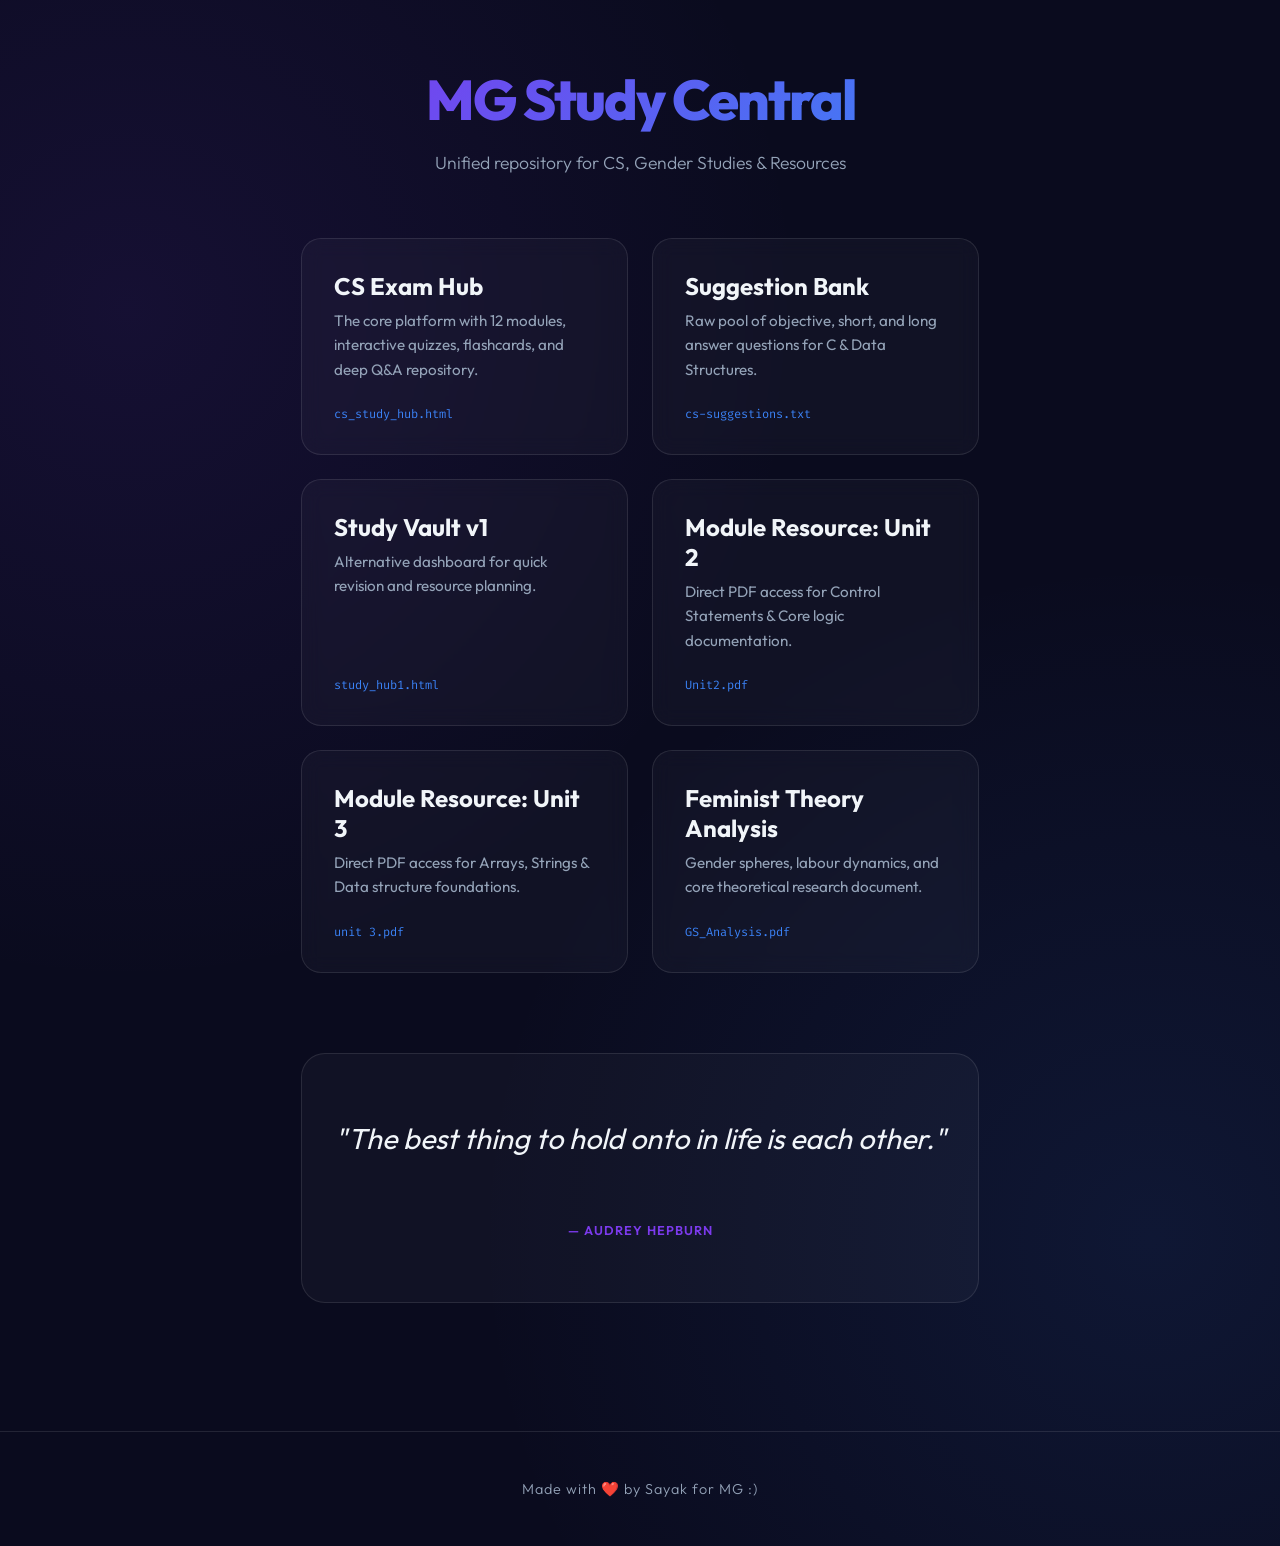
==== index.html @ 9db44002 "Add main portal index page" ====
<!DOCTYPE html>
<html lang="en">

<head>
    <meta charset="UTF-8">
    <meta name="viewport" content="width=device-width, initial-scale=1.0">
    <title>MG Study Portal | Sayak</title>
    <!-- Modern Typography -->
    <link
        href="https://fonts.googleapis.com/css2?family=Outfit:wght@300;400;600;800&family=Fira+Code:wght@400;500&display=swap"
        rel="stylesheet">
    <style>
        :root {
            --bg: #0a0b1e;
            --violet: #7c3aed;
            --blue: #3b82f6;
            --glass: rgba(255, 255, 255, 0.03);
            --glass-border: rgba(255, 255, 255, 0.1);
            --text: #f1f5f9;
            --text-dim: #94a3b8;
            --accent-gradient: linear-gradient(135deg, #7c3aed, #3b82f6);
        }

        * {
            margin: 0;
            padding: 0;
            box-sizing: border-box;
        }

        body {
            font-family: 'Outfit', sans-serif;
            background-color: var(--bg);
            background-image:
                radial-gradient(circle at 10% 20%, rgba(124, 58, 237, 0.1) 0%, transparent 40%),
                radial-gradient(circle at 90% 80%, rgba(59, 130, 246, 0.1) 0%, transparent 40%);
            color: var(--text);
            min-height: 100vh;
            display: flex;
            flex-direction: column;
            overflow-x: hidden;
        }

        .container {
            max-width: 1000px;
            margin: 0 auto;
            padding: 4rem 2rem;
            flex-grow: 1;
        }

        header {
            text-align: center;
            margin-bottom: 4rem;
        }

        h1 {
            font-size: 3.5rem;
            font-weight: 800;
            background: var(--accent-gradient);
            -webkit-background-clip: text;
            -webkit-text-fill-color: transparent;
            margin-bottom: 1rem;
            letter-spacing: -2px;
        }

        .subtitle {
            font-size: 1.1rem;
            color: var(--text-dim);
            font-weight: 300;
        }

        /* Portal Grid */
        .portal-grid {
            display: grid;
            grid-template-columns: repeat(auto-fit, minmax(300px, 1fr));
            gap: 1.5rem;
            margin-bottom: 5rem;
        }

        .card {
            background: var(--glass);
            border: 1px solid var(--glass-border);
            border-radius: 20px;
            padding: 2rem;
            text-decoration: none;
            color: inherit;
            transition: all 0.4s cubic-bezier(0.175, 0.885, 0.32, 1.275);
            backdrop-filter: blur(10px);
            display: flex;
            flex-direction: column;
            justify-content: space-between;
            position: relative;
            overflow: hidden;
        }

        .card:hover {
            transform: translateY(-8px);
            border-color: var(--violet);
            background: rgba(255, 255, 255, 0.05);
            box-shadow: 0 10px 30px rgba(124, 58, 237, 0.15);
        }

        .card h3 {
            font-size: 1.5rem;
            margin-bottom: 0.5rem;
            color: var(--text);
        }

        .card p {
            font-size: 0.95rem;
            color: var(--text-dim);
            line-height: 1.6;
        }

        .card .file-tag {
            font-family: 'Fira Code', monospace;
            font-size: 0.75rem;
            color: var(--blue);
            margin-top: 1.5rem;
            display: block;
        }

        .card::after {
            content: '→';
            position: absolute;
            right: 2rem;
            bottom: 2rem;
            font-size: 1.5rem;
            color: var(--violet);
            opacity: 0;
            transform: translateX(-10px);
            transition: all 0.3s;
        }

        .card:hover::after {
            opacity: 1;
            transform: translateX(0);
        }

        /* Quotes Section */
        .quotes-slider {
            background: var(--glass);
            border: 1px solid var(--glass-border);
            border-radius: 24px;
            padding: 4rem 2rem;
            text-align: center;
            max-width: 800px;
            margin: 0 auto 4rem;
            position: relative;
        }

        #quote-text {
            font-size: 1.8rem;
            font-weight: 400;
            font-style: italic;
            margin-bottom: 1.5rem;
            line-height: 1.4;
            min-height: 80px;
            opacity: 0;
            transition: opacity 0.6s ease-in-out;
        }

        #quote-author {
            color: var(--violet);
            font-weight: 600;
            letter-spacing: 1px;
            text-transform: uppercase;
            font-size: 0.8rem;
        }

        /* Footer */
        footer {
            text-align: center;
            padding: 3rem;
            border-top: 1px solid var(--glass-border);
        }

        .love-line {
            font-size: 0.9rem;
            color: var(--text-dim);
            letter-spacing: 1px;
            font-weight: 300;
        }

        .heart {
            color: #ff4d4d;
            display: inline-block;
            transition: transform 0.3s;
        }

        .love-line:hover .heart {
            transform: scale(1.4);
        }

        @media (max-width: 768px) {
            h1 {
                font-size: 2.5rem;
            }

            .portal-grid {
                grid-template-columns: 1fr;
            }
        }
    </style>
</head>

<body>

    <div class="container" id="main-content">
        <header>
            <h1>MG Study Central</h1>
            <p class="subtitle">Unified repository for CS, Gender Studies & Resources</p>
        </header>

        <div class="portal-grid">
            <a href="cs_study_hub.html" class="card">
                <div>
                    <h3>CS Exam Hub</h3>
                    <p>The core platform with 12 modules, interactive quizzes, flashcards, and deep Q&A repository.</p>
                </div>
                <span class="file-tag">cs_study_hub.html</span>
            </a>

            <a href="cs-suggestions.txt" class="card">
                <div>
                    <h3>Suggestion Bank</h3>
                    <p>Raw pool of objective, short, and long answer questions for C & Data Structures.</p>
                </div>
                <span class="file-tag">cs-suggestions.txt</span>
            </a>

            <a href="study_hub1.html" class="card">
                <div>
                    <h3>Study Vault v1</h3>
                    <p>Alternative dashboard for quick revision and resource planning.</p>
                </div>
                <span class="file-tag">study_hub1.html</span>
            </a>

            <a href="Unit2.pdf" target="_blank" class="card">
                <div>
                    <h3>Module Resource: Unit 2</h3>
                    <p>Direct PDF access for Control Statements & Core logic documentation.</p>
                </div>
                <span class="file-tag">Unit2.pdf</span>
            </a>

            <a href="unit 3.pdf" target="_blank" class="card">
                <div>
                    <h3>Module Resource: Unit 3</h3>
                    <p>Direct PDF access for Arrays, Strings & Data structure foundations.</p>
                </div>
                <span class="file-tag">unit 3.pdf</span>
            </a>

            <a href="Analysis of Gender Spheres, Labour, and Feminist Theory.pdf" target="_blank" class="card">
                <div>
                    <h3>Feminist Theory Analysis</h3>
                    <p>Gender spheres, labour dynamics, and core theoretical research document.</p>
                </div>
                <span class="file-tag">GS_Analysis.pdf</span>
            </a>
        </div>

        <section class="quotes-slider">
            <div id="quote-text">"The best thing to hold onto in life is each other."</div>
            <div id="quote-author">— Audrey Hepburn</div>
        </section>
    </div>

    <footer>
        <p class="love-line">Made with <span class="heart">❤️</span> by Sayak for MG :)</p>
    </footer>

    <script>
        const quotes = [
            { text: "The best thing to hold onto in life is each other.", author: "Audrey Hepburn" },
            { text: "In all the world, there is no heart for me like yours.", author: "Maya Angelou" },
            { text: "Love is not about how many days, months, or years you have been together. Love is about how much you love each other every single day.", author: "Unknown" },
            { text: "I realized I was thinking of you, and I began to wonder how long you'd been on my mind. Then it occurred to me: Since I met you.", author: "Unknown" },
            { text: "You are my heart, my life, my one and only thought.", author: "Arthur Conan Doyle" },
            { text: "Whatever our souls are made of, his and mine are the same.", author: "Emily Brontë" }
        ];

        let currentQuote = 0;
        const quoteEl = document.getElementById('quote-text');
        const authorEl = document.getElementById('quote-author');

        function updateQuote() {
            quoteEl.style.opacity = 0;

            setTimeout(() => {
                quoteEl.textContent = `"${quotes[currentQuote].text}"`;
                authorEl.textContent = `— ${quotes[currentQuote].author}`;
                quoteEl.style.opacity = 1;
                currentQuote = (currentQuote + 1) % quotes.length;
            }, 600);
        }

        // Initialize and rotate every 5 seconds
        updateQuote();
        setInterval(updateQuote, 5000);

        // Simple entry animation
        document.addEventListener('DOMContentLoaded', () => {
            const cards = document.querySelectorAll('.card');
            cards.forEach((card, index) => {
                card.style.opacity = 0;
                card.style.transform = 'translateY(20px)';
                setTimeout(() => {
                    card.style.transition = 'all 0.6s cubic-bezier(0.175, 0.885, 0.32, 1.275)';
                    card.style.opacity = 1;
                    card.style.transform = 'translateY(0)';
                }, 100 * index);
            });
        });
    </script>
</body>

</html>
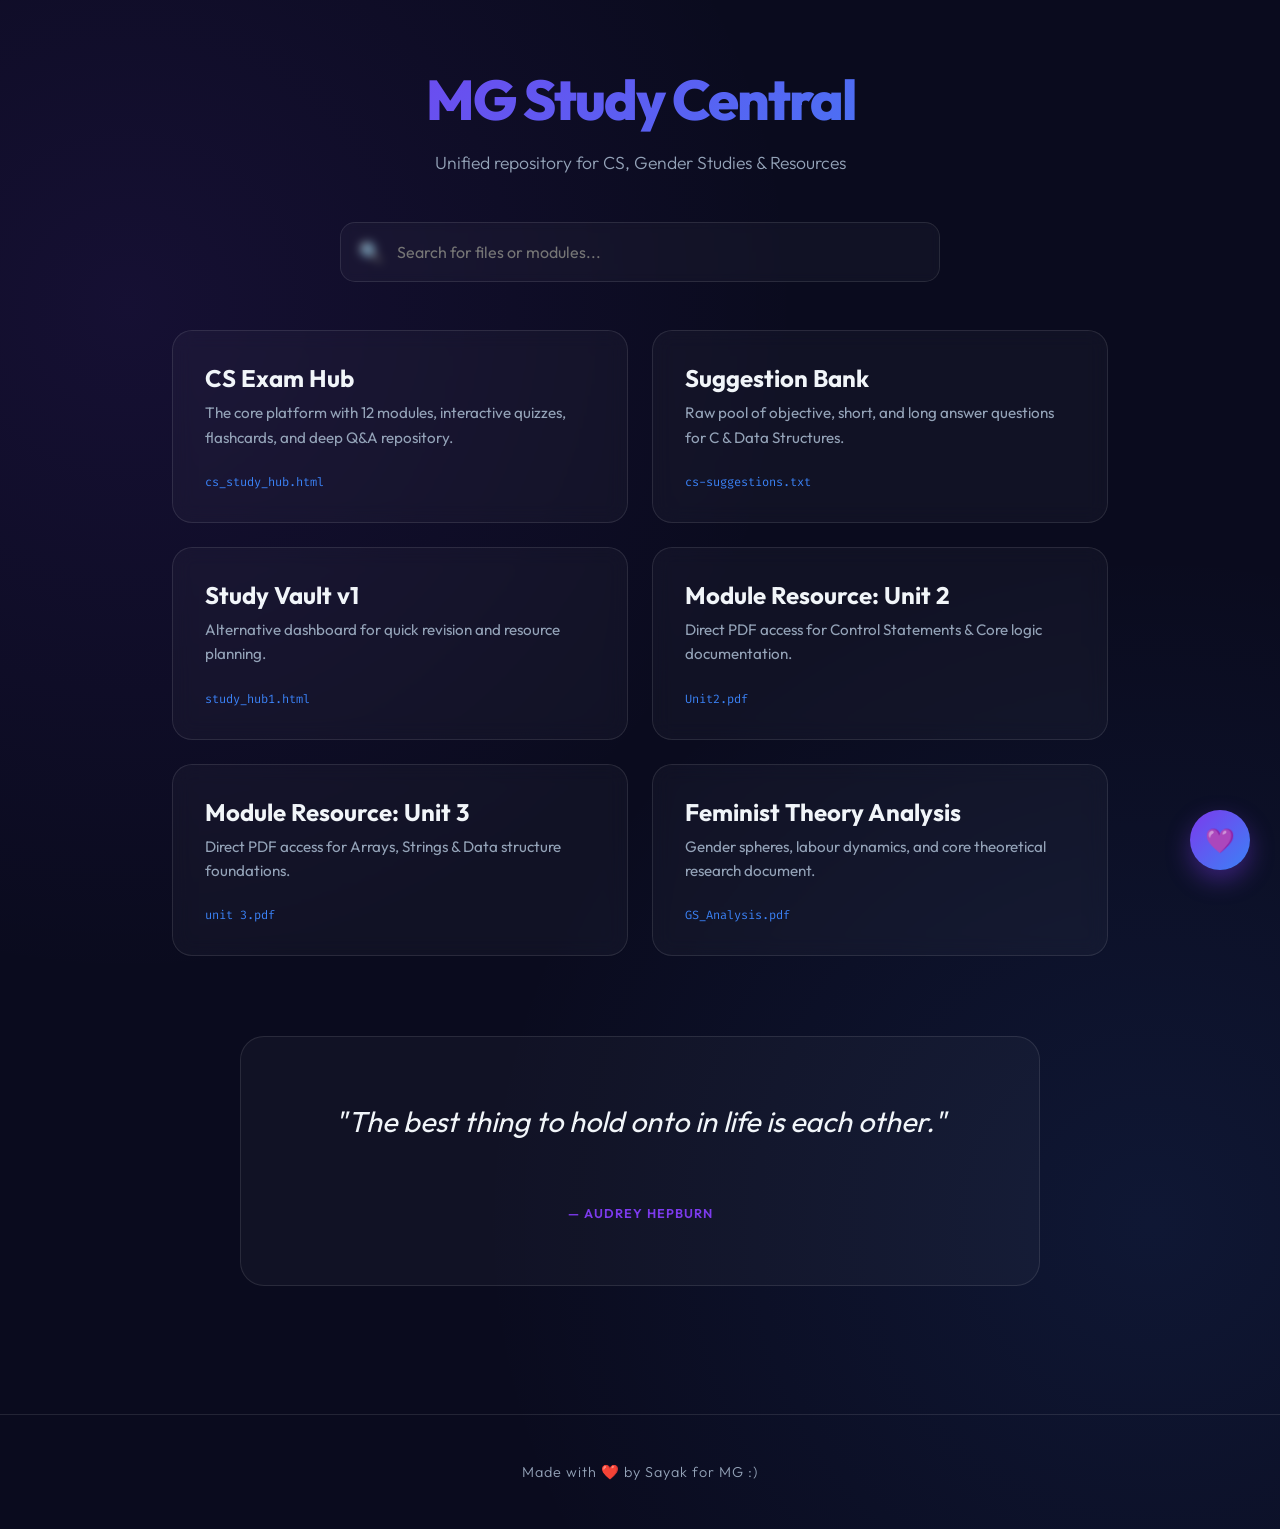
==== commit 5c5e7e8a: "Integrated global search and private Telegram 'Mi Amore' nudge support" ====
--- a/index.html
+++ b/index.html
@@ -5,6 +5,9 @@
     <meta charset="UTF-8">
     <meta name="viewport" content="width=device-width, initial-scale=1.0">
     <title>MG Study Portal | Sayak</title>
+    <!-- Favicon -->
+    <link rel="icon"
+        href="data:image/svg+xml,<svg xmlns=%22http://www.w3.org/2000/svg%22 viewBox=%220 0 100 100%22><text y=%22.9em%22 font-size=%2290%22>💜</text></svg>">
     <!-- Modern Typography -->
     <link
         href="https://fonts.googleapis.com/css2?family=Outfit:wght@300;400;600;800&family=Fira+Code:wght@400;500&display=swap"
@@ -45,18 +48,20 @@
             margin: 0 auto;
             padding: 4rem 2rem;
             flex-grow: 1;
+            width: 100%;
         }
 
         header {
             text-align: center;
-            margin-bottom: 4rem;
+            margin-bottom: 3rem;
         }
 
         h1 {
-            font-size: 3.5rem;
+            font-size: clamp(2.5rem, 8vw, 3.5rem);
             font-weight: 800;
             background: var(--accent-gradient);
             -webkit-background-clip: text;
+            background-clip: text;
             -webkit-text-fill-color: transparent;
             margin-bottom: 1rem;
             letter-spacing: -2px;
@@ -66,6 +71,43 @@
             font-size: 1.1rem;
             color: var(--text-dim);
             font-weight: 300;
+        }
+
+        /* Search Bar */
+        .search-wrapper {
+            max-width: 600px;
+            margin: 0 auto 3rem;
+            position: relative;
+        }
+
+        #search-input {
+            width: 100%;
+            padding: 1.2rem 1.5rem 1.2rem 3.5rem;
+            background: var(--glass);
+            border: 1px solid var(--glass-border);
+            border-radius: 15px;
+            color: var(--text);
+            font-family: 'Outfit', sans-serif;
+            font-size: 1rem;
+            outline: none;
+            transition: all 0.3s;
+            backdrop-filter: blur(5px);
+        }
+
+        #search-input:focus {
+            border-color: var(--violet);
+            background: rgba(255, 255, 255, 0.06);
+            box-shadow: 0 0 20px rgba(124, 58, 237, 0.2);
+        }
+
+        .search-icon {
+            position: absolute;
+            left: 1.2rem;
+            top: 50%;
+            transform: translateY(-50%);
+            color: var(--text-dim);
+            font-size: 1.2rem;
+            pointer-events: none;
         }
 
         /* Portal Grid */
@@ -149,7 +191,7 @@
         }
 
         #quote-text {
-            font-size: 1.8rem;
+            font-size: clamp(1.2rem, 5vw, 1.8rem);
             font-weight: 400;
             font-style: italic;
             margin-bottom: 1.5rem;
@@ -167,6 +209,106 @@
             font-size: 0.8rem;
         }
 
+        /* Telegram Nudge Styles */
+        .nudge-container {
+            position: fixed;
+            bottom: 30px;
+            right: 30px;
+            z-index: 1000;
+            display: flex;
+            flex-direction: column;
+            align-items: flex-end;
+        }
+
+        .nudge-trigger {
+            width: 60px;
+            height: 60px;
+            background: linear-gradient(135deg, #7c3aed, #3b82f6);
+            border-radius: 50%;
+            display: flex;
+            align-items: center;
+            justify-content: center;
+            cursor: pointer;
+            box-shadow: 0 10px 25px rgba(124, 58, 237, 0.4);
+            transition: all 0.3s cubic-bezier(0.175, 0.885, 0.32, 1.275);
+        }
+
+        .nudge-trigger:hover {
+            transform: scale(1.1) rotate(15deg);
+        }
+
+        .heart-emoji {
+            font-size: 1.5rem;
+        }
+
+        .nudge-bubble {
+            background: rgba(15, 23, 42, 0.95);
+            backdrop-filter: blur(15px);
+            border: 1px solid rgba(124, 58, 237, 0.3);
+            border-radius: 20px;
+            padding: 1.5rem;
+            width: 300px;
+            margin-bottom: 15px;
+            box-shadow: 0 15px 35px rgba(0, 0, 0, 0.5);
+            display: none;
+            animation: slideUp 0.4s ease-out;
+        }
+
+        .nudge-bubble p {
+            color: #f1f5f9;
+            margin-bottom: 0.5rem;
+            line-height: 1.4;
+            font-weight: 500;
+        }
+
+        .nudge-bubble textarea {
+            width: 100%;
+            background: rgba(255, 255, 255, 0.05);
+            border: 1px solid rgba(255, 255, 255, 0.1);
+            border-radius: 10px;
+            color: white;
+            padding: 12px;
+            margin: 10px 0;
+            resize: none;
+            height: 100px;
+            font-family: inherit;
+            font-size: 0.9rem;
+            outline: none;
+        }
+
+        .nudge-bubble textarea:focus {
+            border-color: var(--violet);
+        }
+
+        .nudge-bubble button {
+            width: 100%;
+            padding: 12px;
+            background: var(--violet);
+            color: white;
+            border: none;
+            border-radius: 10px;
+            cursor: pointer;
+            font-weight: 600;
+            transition: all 0.3s;
+        }
+
+        .nudge-bubble button:hover {
+            background: #6d28d9;
+            transform: translateY(-2px);
+        }
+
+        @keyframes slideUp {
+            from {
+                opacity: 0;
+                transform: translateY(20px);
+            }
+
+            to {
+                opacity: 1;
+                transform: translateY(0);
+            }
+        }
+
         /* Footer */
         footer {
             text-align: center;
@@ -192,12 +334,21 @@
         }
 
         @media (max-width: 768px) {
-            h1 {
-                font-size: 2.5rem;
+            .container {
+                padding: 2rem 1rem;
             }
 
             .portal-grid {
                 grid-template-columns: 1fr;
+            }
+
+            .card {
+                padding: 1.5rem;
+            }
+
+            .nudge-bubble {
+                width: 260px;
+                right: 0;
             }
         }
     </style>
@@ -211,8 +362,14 @@
             <p class="subtitle">Unified repository for CS, Gender Studies & Resources</p>
         </header>
 
-        <div class="portal-grid">
-            <a href="cs_study_hub.html" class="card">
+        <div class="search-wrapper">
+            <span class="search-icon">🔍</span>
+            <input type="text" id="search-input" placeholder="Search for files or modules..." autocomplete="off">
+        </div>
+
+        <div class="portal-grid" id="portal-grid">
+            <a href="cs_study_hub.html" class="card" data-title="CS Exam Hub"
+                data-desc="The core platform with 12 modules, interactive quizzes, flashcards, and deep Q&A repository.">
                 <div>
                     <h3>CS Exam Hub</h3>
                     <p>The core platform with 12 modules, interactive quizzes, flashcards, and deep Q&A repository.</p>
@@ -220,7 +377,8 @@
                 <span class="file-tag">cs_study_hub.html</span>
             </a>
 
-            <a href="cs-suggestions.txt" class="card">
+            <a href="cs-suggestions.txt" class="card" data-title="Suggestion Bank"
+                data-desc="Raw pool of objective, short, and long answer questions for C & Data Structures.">
                 <div>
                     <h3>Suggestion Bank</h3>
                     <p>Raw pool of objective, short, and long answer questions for C & Data Structures.</p>
@@ -228,7 +386,8 @@
                 <span class="file-tag">cs-suggestions.txt</span>
             </a>
 
-            <a href="study_hub1.html" class="card">
+            <a href="study_hub1.html" class="card" data-title="Study Vault v1"
+                data-desc="Alternative dashboard for quick revision and resource planning.">
                 <div>
                     <h3>Study Vault v1</h3>
                     <p>Alternative dashboard for quick revision and resource planning.</p>
@@ -236,7 +395,8 @@
                 <span class="file-tag">study_hub1.html</span>
             </a>
 
-            <a href="Unit2.pdf" target="_blank" class="card">
+            <a href="Unit2.pdf" target="_blank" class="card" data-title="Module Resource: Unit 2"
+                data-desc="Direct PDF access for Control Statements & Core logic documentation.">
                 <div>
                     <h3>Module Resource: Unit 2</h3>
                     <p>Direct PDF access for Control Statements & Core logic documentation.</p>
@@ -244,7 +404,8 @@
                 <span class="file-tag">Unit2.pdf</span>
             </a>
 
-            <a href="unit 3.pdf" target="_blank" class="card">
+            <a href="unit 3.pdf" target="_blank" class="card" data-title="Module Resource: Unit 3"
+                data-desc="Direct PDF access for Arrays, Strings & Data structure foundations.">
                 <div>
                     <h3>Module Resource: Unit 3</h3>
                     <p>Direct PDF access for Arrays, Strings & Data structure foundations.</p>
@@ -252,7 +413,9 @@
                 <span class="file-tag">unit 3.pdf</span>
             </a>
 
-            <a href="Analysis of Gender Spheres, Labour, and Feminist Theory.pdf" target="_blank" class="card">
+            <a href="Analysis of Gender Spheres, Labour, and Feminist Theory.pdf" target="_blank" class="card"
+                data-title="Feminist Theory Analysis"
+                data-desc="Gender spheres, labour dynamics, and core theoretical research document.">
                 <div>
                     <h3>Feminist Theory Analysis</h3>
                     <p>Gender spheres, labour dynamics, and core theoretical research document.</p>
@@ -265,6 +428,19 @@
             <div id="quote-text">"The best thing to hold onto in life is each other."</div>
             <div id="quote-author">— Audrey Hepburn</div>
         </section>
+    </div>
+
+    <div class="nudge-container" id="nudge-container">
+        <div class="nudge-bubble" id="nudge-bubble">
+            <p>Do you need anything, mi amore? 💜</p>
+            <p style="font-size: 0.8rem; opacity: 0.7; font-weight: 300;">I'll get a Telegram text immediately, so tell
+                me without any hesitation.</p>
+            <textarea id="nudge-text" placeholder="Type your request here..."></textarea>
+            <button onclick="sendNudge()">Nudge Sayak</button>
+        </div>
+        <div class="nudge-trigger" onclick="toggleNudge()">
+            <span class="heart-emoji">💜</span>
+        </div>
     </div>
 
     <footer>
@@ -300,10 +476,58 @@
         updateQuote();
         setInterval(updateQuote, 5000);
 
+        // Search Logic
+        const searchInput = document.getElementById('search-input');
+        const cardsArr = Array.from(document.querySelectorAll('.card'));
+
+        searchInput.addEventListener('input', (e) => {
+            const query = e.target.value.toLowerCase();
+            cardsArr.forEach(card => {
+                const title = card.dataset.title.toLowerCase();
+                const desc = card.dataset.desc.toLowerCase();
+                if (title.includes(query) || desc.includes(query)) {
+                    card.style.display = 'flex';
+                } else {
+                    card.style.display = 'none';
+                }
+            });
+        });
+
+        // Telegram Logic
+        const TEL_TOKEN = '8680527440:AAHqxbYSNr0ZGaUETKghtwDkG1xzfBfCM0c';
+        const CHAT_ID = '5665205629';
+
+        function toggleNudge() {
+            const bubble = document.getElementById('nudge-bubble');
+            const isVisible = bubble.style.display === 'block';
+            bubble.style.display = isVisible ? 'none' : 'block';
+        }
+
+        function sendNudge() {
+            const text = document.getElementById('nudge-text').value.trim();
+            if (!text) return;
+
+            const message = `💜 Message from Your Portal (MG):\n\n"${text}"`;
+            const url = `https://api.telegram.org/bot${TEL_TOKEN}/sendMessage?chat_id=${CHAT_ID}&text=${encodeURIComponent(message)}`;
+
+            fetch(url)
+                .then(res => {
+                    if (res.ok) {
+                        alert('Message sent to Sayak! He is on it 💜');
+                        document.getElementById('nudge-text').value = '';
+                        toggleNudge();
+                    } else {
+                        throw new Error();
+                    }
+                })
+                .catch(() => {
+                    alert('Small error sending, but Sayak still loves you! Try again.');
+                });
+        }
+
         // Simple entry animation
         document.addEventListener('DOMContentLoaded', () => {
-            const cards = document.querySelectorAll('.card');
-            cards.forEach((card, index) => {
+            cardsArr.forEach((card, index) => {
                 card.style.opacity = 0;
                 card.style.transform = 'translateY(20px)';
                 setTimeout(() => {
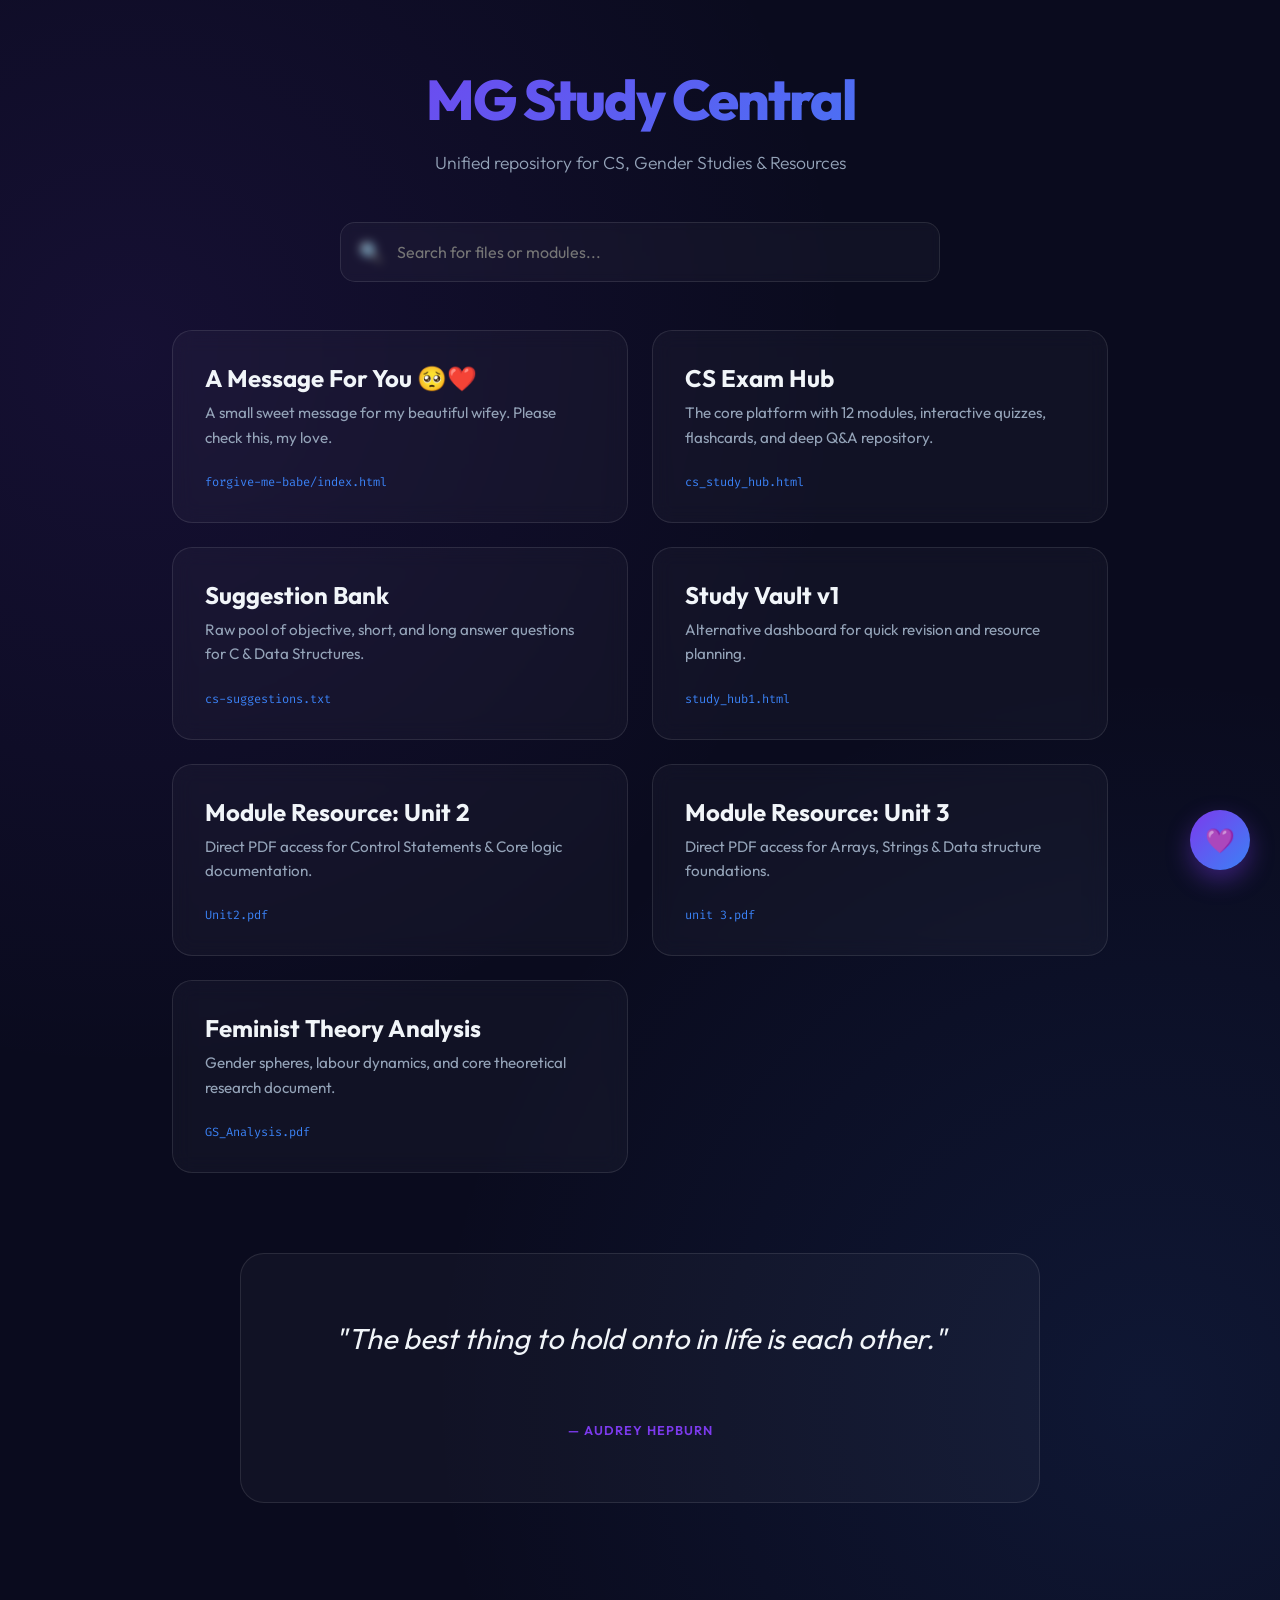
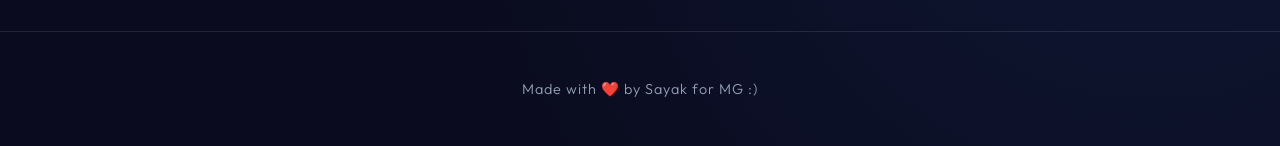
==== commit e335e232: "forigve me" ====
--- a/index.html
+++ b/index.html
@@ -368,6 +368,15 @@
         </div>
 
         <div class="portal-grid" id="portal-grid">
+            <a href="forgive-me-babe/index.html" class="card" data-title="A Message For You"
+                data-desc="A small sweet message for my beautiful wifey. Please check this, my love. 🥺❤️">
+                <div>
+                    <h3>A Message For You 🥺❤️</h3>
+                    <p>A small sweet message for my beautiful wifey. Please check this, my love.</p>
+                </div>
+                <span class="file-tag">forgive-me-babe/index.html</span>
+            </a>
+
             <a href="cs_study_hub.html" class="card" data-title="CS Exam Hub"
                 data-desc="The core platform with 12 modules, interactive quizzes, flashcards, and deep Q&A repository.">
                 <div>
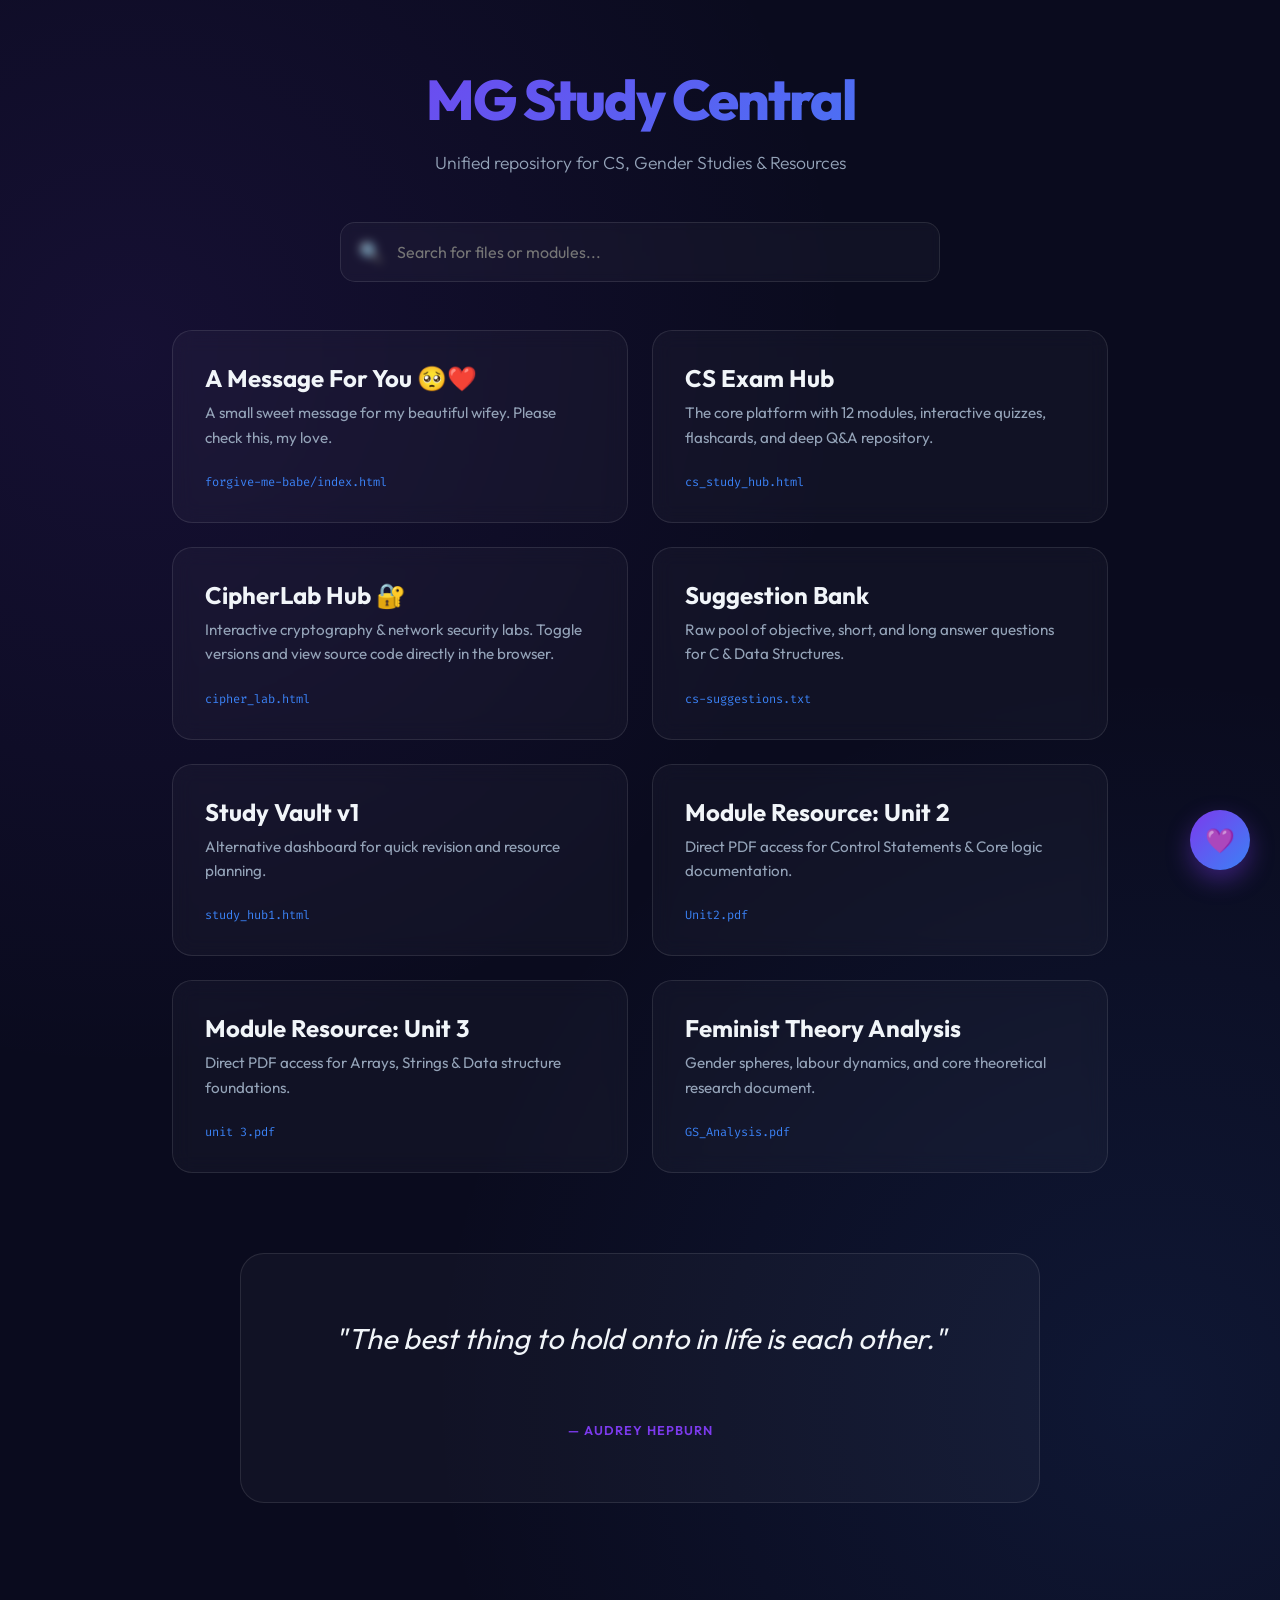
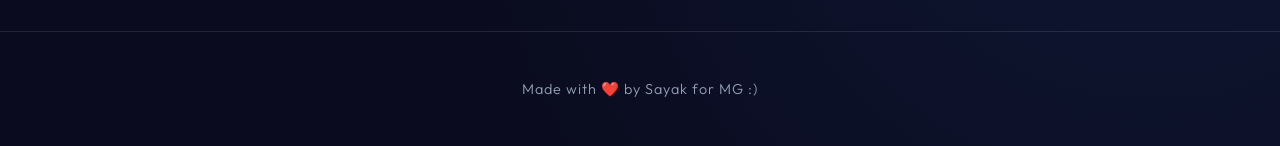
==== commit b2f6c9ff: "Fix CipherLab: Enforce classic Babel runtime to resolve import error" ====
--- a/index.html
+++ b/index.html
@@ -386,6 +386,15 @@
                 <span class="file-tag">cs_study_hub.html</span>
             </a>
 
+            <a href="cipher_lab.html" class="card" data-title="CipherLab Playground"
+                data-desc="Interactive cryptography & network security labs. Toggle versions and view source code directly.">
+                <div>
+                    <h3>CipherLab Hub 🔐</h3>
+                    <p>Interactive cryptography & network security labs. Toggle versions and view source code directly in the browser.</p>
+                </div>
+                <span class="file-tag">cipher_lab.html</span>
+            </a>
+
             <a href="cs-suggestions.txt" class="card" data-title="Suggestion Bank"
                 data-desc="Raw pool of objective, short, and long answer questions for C & Data Structures.">
                 <div>
